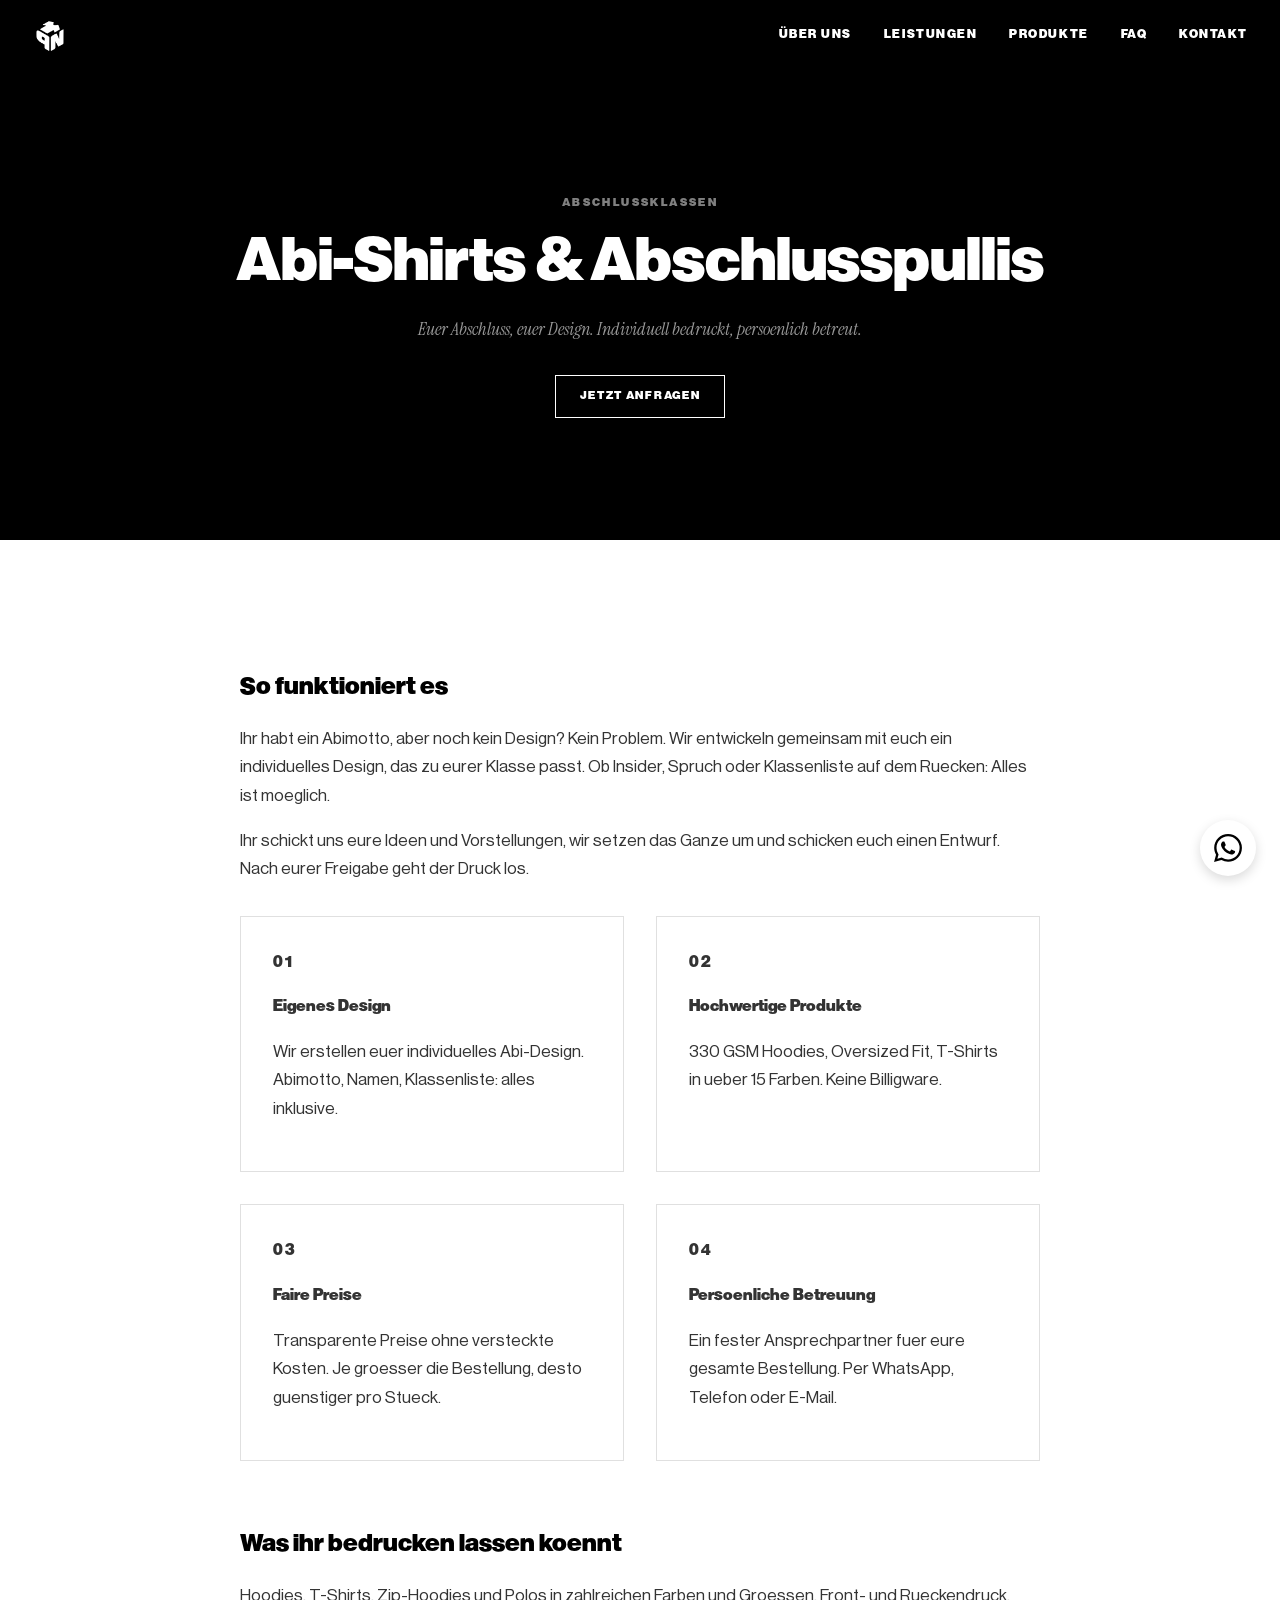
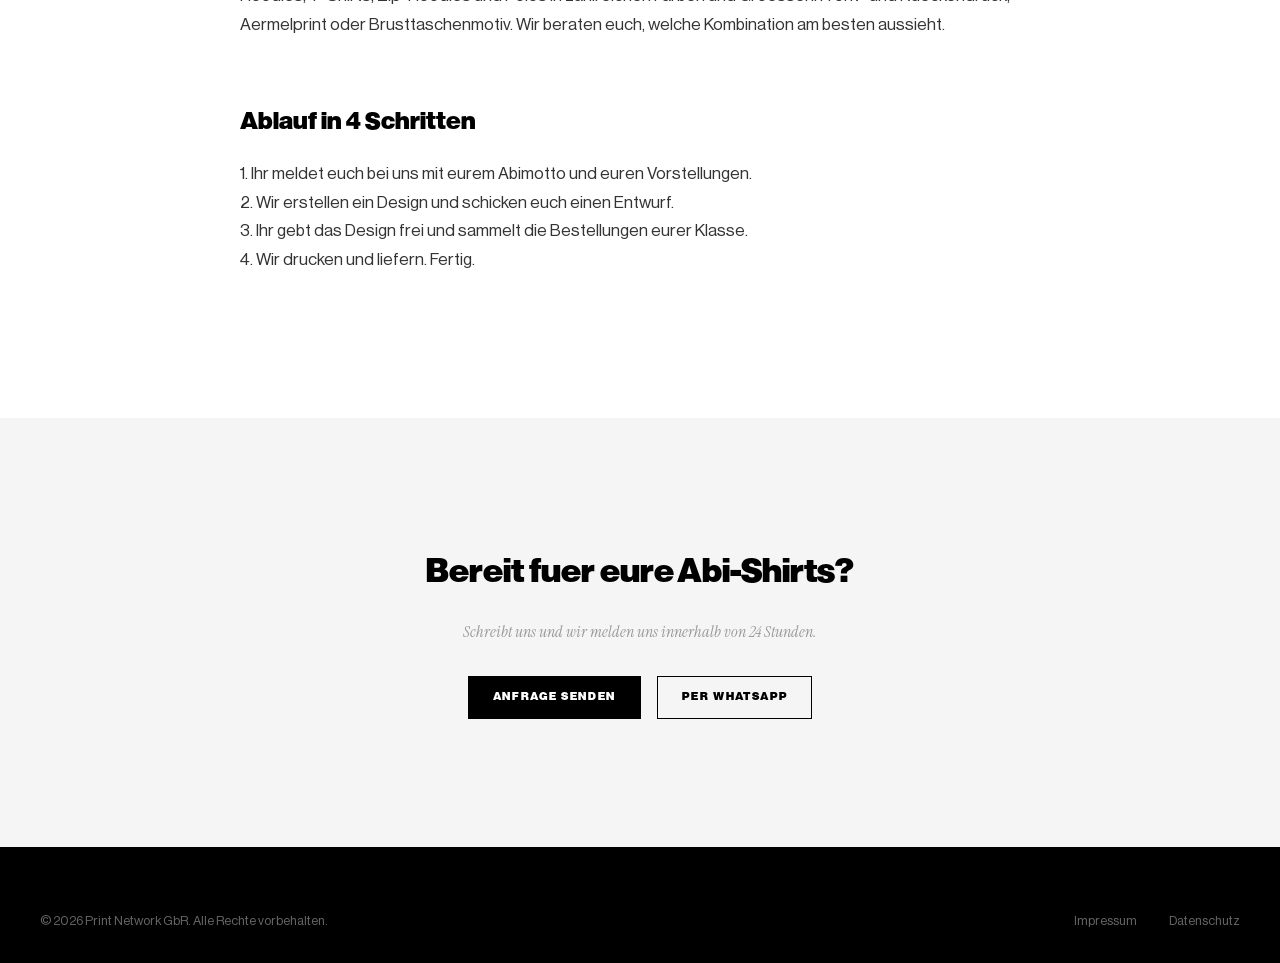
==== abschlussklassen.html @ 3f2cce5c "Landing Pages: Abschlussklassen, Unternehmen, Vereine - Drei eigene Unterseiten mit individuellem SE" ====
<!DOCTYPE html>
<html lang="de">
<head>
    <meta charset="UTF-8">
    <meta name="viewport" content="width=device-width, initial-scale=1.0">
    <title>Abi-Shirts & Abschlusspullis bedrucken | Print Network Wittlich</title>
    <meta name="description" content="Abi-Shirts, Abschlusspullis & Hoodies individuell bedruckt. Eigenes Design, faire Preise, persoenliche Betreuung. Jetzt kostenlos anfragen!">
    <meta name="keywords" content="Abi-Shirts bedrucken, Abschlusspullis, Abi Hoodies, Abschluss-Shirts Wittlich, Abi Merch, Abschlussklasse Textildruck, Abimotto Shirts, Abi Pullis drucken lassen">
    <meta name="robots" content="index, follow">
    <meta property="og:title" content="Abi-Shirts & Abschlusspullis | Print Network">
    <meta property="og:description" content="Individuelle Abi-Shirts, Hoodies und Merch fuer eure Abschlussklasse. Eigenes Design inklusive.">
    <meta property="og:type" content="website">
    <meta property="og:url" content="https://printnetwork.eu/abschlussklassen.html">
    <meta property="og:image" content="https://printnetwork.eu/assets/og-image.png">
    <meta http-equiv="Content-Security-Policy" content="upgrade-insecure-requests">
    <link rel="canonical" href="https://printnetwork.eu/abschlussklassen.html">
    <link rel="icon" type="image/png" sizes="32x32" href="assets/favicon-32x32.png">
    <link rel="stylesheet" href="css/style.css">
    <style>
        .landing-hero {
            min-height: 60vh;
            display: flex;
            align-items: center;
            justify-content: center;
            text-align: center;
            padding: calc(var(--header-height) + var(--space-lg)) var(--space-md) var(--space-lg);
            background: var(--black);
            color: var(--white);
        }
        .landing-hero__label {
            font-family: var(--font-heading);
            font-size: 0.75rem;
            letter-spacing: 0.2em;
            text-transform: uppercase;
            color: rgba(255, 255, 255, 0.5);
            margin-bottom: var(--space-sm);
        }
        .landing-hero__title {
            font-family: var(--font-heading);
            font-size: clamp(2.2rem, 5vw, 4rem);
            font-weight: 700;
            line-height: 1.1;
            margin-bottom: var(--space-sm);
        }
        .landing-hero__sub {
            font-family: var(--font-accent);
            font-style: italic;
            font-size: 1.1rem;
            color: rgba(255, 255, 255, 0.6);
            max-width: 520px;
            margin: 0 auto var(--space-md);
        }
        .landing-content {
            padding: var(--space-xl) var(--space-md);
        }
        .landing-content__container {
            max-width: 800px;
            margin: 0 auto;
        }
        .landing-content h2 {
            font-family: var(--font-heading);
            font-size: 1.6rem;
            font-weight: 700;
            margin-bottom: var(--space-sm);
            margin-top: var(--space-lg);
        }
        .landing-content h2:first-child {
            margin-top: 0;
        }
        .landing-content p {
            font-size: 1.05rem;
            line-height: 1.7;
            color: #333;
            margin-bottom: var(--space-sm);
        }
        .landing-features {
            display: grid;
            grid-template-columns: repeat(2, 1fr);
            gap: var(--space-md);
            margin: var(--space-md) 0;
        }
        .landing-feature {
            border: 1px solid var(--gray-border);
            padding: var(--space-md);
        }
        .landing-feature__number {
            font-family: var(--font-heading);
            font-size: 0.7rem;
            letter-spacing: 0.1em;
            color: var(--gray-mid);
            margin-bottom: var(--space-xs);
        }
        .landing-feature__title {
            font-family: var(--font-heading);
            font-size: 1rem;
            font-weight: 700;
            margin-bottom: var(--space-xs);
        }
        .landing-feature__text {
            font-size: 0.9rem;
            line-height: 1.6;
            color: #555;
        }
        .landing-cta {
            background: var(--gray-light);
            padding: var(--space-xl) var(--space-md);
            text-align: center;
        }
        .landing-cta__headline {
            font-family: var(--font-heading);
            font-size: clamp(1.5rem, 3vw, 2.2rem);
            font-weight: 700;
            margin-bottom: var(--space-sm);
        }
        .landing-cta__text {
            font-family: var(--font-accent);
            font-style: italic;
            color: var(--gray-mid);
            margin-bottom: var(--space-md);
        }
        .landing-cta__buttons {
            display: flex;
            gap: var(--space-sm);
            justify-content: center;
            flex-wrap: wrap;
        }
        @media (max-width: 768px) {
            .landing-features {
                grid-template-columns: 1fr;
            }
        }
    </style>
</head>
<body>

    <header class="header header--scrolled" id="header">
        <a href="index.html" class="header__logo">
            <img src="assets/logo.png" alt="Print Network Logo" class="header__logo-img">
        </a>
        <nav class="header__nav" id="nav">
            <a href="index.html#about" class="header__link">Über uns</a>
            <a href="index.html#services" class="header__link">Leistungen</a>
            <a href="index.html#products" class="header__link">Produkte</a>
            <a href="index.html#faq" class="header__link">FAQ</a>
            <a href="index.html#contact" class="header__link">Kontakt</a>
        </nav>
        <button class="header__burger" id="burger" aria-label="Menü öffnen">
            <span></span>
            <span></span>
        </button>
    </header>

    <main>
        <section class="landing-hero">
            <div>
                <p class="landing-hero__label">Abschlussklassen</p>
                <h1 class="landing-hero__title">Abi-Shirts & Abschlusspullis</h1>
                <p class="landing-hero__sub">Euer Abschluss, euer Design. Individuell bedruckt, persoenlich betreut.</p>
                <a href="index.html#contact" class="btn btn--outline" style="border-color: var(--white); color: var(--white);">Jetzt anfragen</a>
            </div>
        </section>

        <section class="landing-content">
            <div class="landing-content__container">
                <h2>So funktioniert es</h2>
                <p>
                    Ihr habt ein Abimotto, aber noch kein Design? Kein Problem. Wir entwickeln gemeinsam mit euch ein individuelles Design, das zu eurer Klasse passt. Ob Insider, Spruch oder Klassenliste auf dem Ruecken: Alles ist moeglich.
                </p>
                <p>
                    Ihr schickt uns eure Ideen und Vorstellungen, wir setzen das Ganze um und schicken euch einen Entwurf. Nach eurer Freigabe geht der Druck los.
                </p>

                <div class="landing-features">
                    <div class="landing-feature">
                        <p class="landing-feature__number">01</p>
                        <p class="landing-feature__title">Eigenes Design</p>
                        <p class="landing-feature__text">Wir erstellen euer individuelles Abi-Design. Abimotto, Namen, Klassenliste: alles inklusive.</p>
                    </div>
                    <div class="landing-feature">
                        <p class="landing-feature__number">02</p>
                        <p class="landing-feature__title">Hochwertige Produkte</p>
                        <p class="landing-feature__text">330 GSM Hoodies, Oversized Fit, T-Shirts in ueber 15 Farben. Keine Billigware.</p>
                    </div>
                    <div class="landing-feature">
                        <p class="landing-feature__number">03</p>
                        <p class="landing-feature__title">Faire Preise</p>
                        <p class="landing-feature__text">Transparente Preise ohne versteckte Kosten. Je groesser die Bestellung, desto guenstiger pro Stueck.</p>
                    </div>
                    <div class="landing-feature">
                        <p class="landing-feature__number">04</p>
                        <p class="landing-feature__title">Persoenliche Betreuung</p>
                        <p class="landing-feature__text">Ein fester Ansprechpartner fuer eure gesamte Bestellung. Per WhatsApp, Telefon oder E-Mail.</p>
                    </div>
                </div>

                <h2>Was ihr bedrucken lassen koennt</h2>
                <p>
                    Hoodies, T-Shirts, Zip-Hoodies und Polos in zahlreichen Farben und Groessen. Front- und Rueckendruck, Aermelprint oder Brusttaschenmotiv. Wir beraten euch, welche Kombination am besten aussieht.
                </p>

                <h2>Ablauf in 4 Schritten</h2>
                <p>
                    1. Ihr meldet euch bei uns mit eurem Abimotto und euren Vorstellungen.<br>
                    2. Wir erstellen ein Design und schicken euch einen Entwurf.<br>
                    3. Ihr gebt das Design frei und sammelt die Bestellungen eurer Klasse.<br>
                    4. Wir drucken und liefern. Fertig.
                </p>
            </div>
        </section>

        <section class="landing-cta">
            <h2 class="landing-cta__headline">Bereit fuer eure Abi-Shirts?</h2>
            <p class="landing-cta__text">Schreibt uns und wir melden uns innerhalb von 24 Stunden.</p>
            <div class="landing-cta__buttons">
                <a href="index.html#contact" class="btn btn--filled">Anfrage senden</a>
                <a href="https://wa.me/4915227510383?text=Hallo%2C%20wir%20brauchen%20Abi-Shirts%20f%C3%BCr%20unsere%20Klasse." class="btn btn--outline" target="_blank" rel="noopener">Per WhatsApp</a>
            </div>
        </section>
    </main>

    <footer class="footer">
        <div class="footer__container">
            <div class="footer__bottom" style="padding-top: 0; border: none;">
                <p>&copy; 2026 Print Network GbR. Alle Rechte vorbehalten.</p>
                <div class="footer__legal">
                    <a href="impressum.html">Impressum</a>
                    <a href="datenschutz.html">Datenschutz</a>
                </div>
            </div>
        </div>
    </footer>

    <a href="https://wa.me/4915227510383?text=Hallo%2C%20ich%20interessiere%20mich%20f%C3%BCr%20Textildruck." class="whatsapp-float" target="_blank" rel="noopener" aria-label="WhatsApp Chat starten">
        <svg viewBox="0 0 24 24" width="28" height="28" fill="#000000">
            <path d="M17.472 14.382c-.297-.149-1.758-.867-2.03-.967-.273-.099-.471-.148-.67.15-.197.297-.767.966-.94 1.164-.173.199-.347.223-.644.075-.297-.15-1.255-.463-2.39-1.475-.883-.788-1.48-1.761-1.653-2.059-.173-.297-.018-.458.13-.606.134-.133.298-.347.446-.52.149-.174.198-.298.298-.497.099-.198.05-.371-.025-.52-.075-.149-.669-1.612-.916-2.207-.242-.579-.487-.5-.669-.51-.173-.008-.371-.01-.57-.01-.198 0-.52.074-.792.372-.272.297-1.04 1.016-1.04 2.479 0 1.462 1.065 2.875 1.213 3.074.149.198 2.096 3.2 5.077 4.487.709.306 1.262.489 1.694.625.712.227 1.36.195 1.871.118.571-.085 1.758-.719 2.006-1.413.248-.694.248-1.289.173-1.413-.074-.124-.272-.198-.57-.347m-5.421 7.403h-.004a9.87 9.87 0 01-5.031-1.378l-.361-.214-3.741.982.998-3.648-.235-.374a9.86 9.86 0 01-1.51-5.26c.001-5.45 4.436-9.884 9.888-9.884 2.64 0 5.122 1.03 6.988 2.898a9.825 9.825 0 012.893 6.994c-.003 5.45-4.437 9.884-9.885 9.884m8.413-18.297A11.815 11.815 0 0012.05 0C5.495 0 .16 5.335.157 11.892c0 2.096.547 4.142 1.588 5.945L.057 24l6.305-1.654a11.882 11.882 0 005.683 1.448h.005c6.554 0 11.89-5.335 11.893-11.893a11.821 11.821 0 00-3.48-8.413z"/>
        </svg>
    </a>

    <script src="js/main.js"></script>
</body>
</html>
---- css/style.css ----
/* ========================================
   PRINT NETWORK — BOLD MINIMAL
   ======================================== */

/* --- FONTS --- */
@font-face {
    font-family: 'Europa Grotesk';
    src: url('../fonts/europa-grotesk-sh-bold.otf') format('opentype');
    font-weight: 700;
    font-display: swap;
}

@font-face {
    font-family: 'Neue Haas Grotesk';
    src: url('../fonts/NeueHaasDisplayRoman.ttf') format('truetype');
    font-weight: 400;
    font-display: swap;
}

@font-face {
    font-family: 'Instrument Serif';
    src: url('../fonts/InstrumentSerif-Italic.ttf') format('truetype');
    font-weight: 400;
    font-style: italic;
    font-display: swap;
}

/* --- VARIABLES --- */
:root {
    --black: #000000;
    --white: #FFFFFF;
    --gray-light: #f5f5f5;
    --gray-mid: #999999;
    --gray-border: #e0e0e0;

    --font-heading: 'Europa Grotesk', 'Helvetica Neue', Helvetica, Arial, sans-serif;
    --font-body: 'Neue Haas Grotesk', 'Helvetica Neue', Helvetica, Arial, sans-serif;
    --font-accent: 'Instrument Serif', Georgia, 'Times New Roman', serif;

    --space-xs: 0.5rem;
    --space-sm: 1rem;
    --space-md: 2rem;
    --space-lg: 4rem;
    --space-xl: 8rem;
    --space-2xl: 12rem;

    --header-height: 72px;
    --max-width: 1200px;
}

/* --- RESET --- */
*, *::before, *::after {
    margin: 0;
    padding: 0;
    box-sizing: border-box;
}

html {
    scroll-behavior: smooth;
    scroll-padding-top: var(--header-height);
    font-size: 16px;
    -webkit-font-smoothing: antialiased;
    -moz-osx-font-smoothing: grayscale;
}

body {
    font-family: var(--font-body);
    color: var(--black);
    background: var(--white);
    line-height: 1.6;
    overflow-x: hidden;
}

a {
    color: inherit;
    text-decoration: none;
}

img {
    max-width: 100%;
    height: auto;
    display: block;
}

button, input, select, textarea {
    font-family: inherit;
    font-size: inherit;
    color: inherit;
    border: none;
    background: none;
    outline: none;
}

/* --- HEADER --- */
.header {
    position: fixed;
    top: 0;
    left: 0;
    width: 100%;
    height: var(--header-height);
    display: flex;
    align-items: center;
    justify-content: space-between;
    padding: 0 var(--space-md);
    z-index: 100;
    background: transparent;
    border-bottom: 1px solid transparent;
    transition: background 0.3s ease, border-color 0.3s ease;
}

.header--scrolled {
    background: rgba(255, 255, 255, 0.95);
    backdrop-filter: blur(20px);
    -webkit-backdrop-filter: blur(20px);
    border-bottom-color: var(--gray-border);
}

.header:not(.header--scrolled) .header__logo-img {
    filter: invert(1);
}

.header:not(.header--scrolled) .header__link {
    color: var(--white);
}

.header:not(.header--scrolled) .header__link::after {
    background: var(--white);
}

.header:not(.header--scrolled) .header__burger span {
    background: var(--white);
}

.header__logo {
    display: flex;
    align-items: center;
}

.header__logo-img {
    height: 36px;
    width: auto;
}

.header__nav {
    display: flex;
    gap: var(--space-md);
    align-items: center;
}

.header__link {
    font-family: var(--font-heading);
    font-size: 0.8rem;
    letter-spacing: 0.12em;
    text-transform: uppercase;
    position: relative;
    padding: 0.25em 0;
}

.header__link::after {
    content: '';
    position: absolute;
    bottom: 0;
    left: 0;
    width: 0;
    height: 1px;
    background: var(--black);
    transition: width 0.3s ease;
}

.header__link:hover::after {
    width: 100%;
}

.header__burger {
    display: none;
    flex-direction: column;
    gap: 6px;
    cursor: pointer;
    padding: 8px;
    z-index: 101;
}

.header__burger span {
    display: block;
    width: 24px;
    height: 1.5px;
    background: var(--black);
    transition: transform 0.3s ease, opacity 0.3s ease;
}

.header__burger.active span:first-child {
    transform: translateY(3.75px) rotate(45deg);
}

.header__burger.active span:last-child {
    transform: translateY(-3.75px) rotate(-45deg);
}

/* --- HERO --- */
.hero {
    min-height: 100vh;
    display: flex;
    flex-direction: column;
    align-items: center;
    justify-content: center;
    text-align: center;
    padding: var(--header-height) var(--space-md) var(--space-lg);
    position: relative;
    background: var(--black);
    color: var(--white);
}

.hero__content {
    display: flex;
    flex-direction: column;
    align-items: center;
    gap: var(--space-md);
}

.hero__logo-wrap {
    width: 360px;
    height: 360px;
    perspective: 800px;
    animation: logoFadeIn 1s cubic-bezier(0.16, 1, 0.3, 1) forwards;
    opacity: 0;
}

.hero__logo {
    filter: invert(1);
}

.hero__logo {
    width: 100%;
    height: 100%;
    object-fit: contain;
    animation: cubeRotate 1.6s cubic-bezier(0.22, 1, 0.36, 1) 0.2s forwards;
    transform: rotateY(-90deg) rotateX(15deg) scale(0.7);
}

.hero__logo-wrap:hover .hero__logo {
    animation: cubeHover 2.5s ease-in-out infinite;
}

.hero__title {
    font-family: var(--font-heading);
    font-size: clamp(2.5rem, 6vw, 5rem);
    font-weight: 700;
    letter-spacing: 0.08em;
    text-transform: uppercase;
    line-height: 1;
    animation: fadeUp 0.8s cubic-bezier(0.16, 1, 0.3, 1) 0.3s forwards;
    opacity: 0;
}

.hero__slogan {
    font-family: var(--font-accent);
    font-style: italic;
    font-size: clamp(1.1rem, 2.5vw, 1.5rem);
    color: rgba(255, 255, 255, 0.6);
    animation: fadeUp 0.8s cubic-bezier(0.16, 1, 0.3, 1) 0.5s forwards;
    opacity: 0;
}

.hero__buttons {
    display: flex;
    gap: var(--space-sm);
    margin-top: var(--space-sm);
    animation: fadeUp 0.8s cubic-bezier(0.16, 1, 0.3, 1) 0.7s forwards;
    opacity: 0;
}

.hero__scroll-hint {
    position: absolute;
    bottom: var(--space-md);
    left: 50%;
    transform: translateX(-50%);
    animation: fadeUp 0.8s cubic-bezier(0.16, 1, 0.3, 1) 1s forwards;
    opacity: 0;
}

.hero__scroll-line {
    display: block;
    width: 1px;
    height: 48px;
    background: var(--white);
    animation: scrollPulse 2s ease-in-out infinite;
}

/* --- BUTTONS --- */
.btn {
    font-family: var(--font-heading);
    font-size: 0.75rem;
    letter-spacing: 0.14em;
    text-transform: uppercase;
    padding: 0.9em 2em;
    cursor: pointer;
    transition: all 0.3s ease;
    display: inline-block;
}

.btn--outline {
    border: 1px solid var(--black);
    background: transparent;
    color: var(--black);
}

.btn--outline:hover {
    background: var(--black);
    color: var(--white);
}

.hero .btn--outline {
    border-color: var(--white);
    color: var(--white);
}

.hero .btn--outline:hover {
    background: var(--white);
    color: var(--black);
}

.hero .btn--filled {
    background: transparent;
    color: var(--white);
    border-color: var(--white);
}

.hero .btn--filled:hover {
    background: var(--white);
    color: var(--black);
}

.btn--filled {
    background: var(--black);
    color: var(--white);
    border: 1px solid var(--black);
}

.btn--filled:hover {
    background: transparent;
    color: var(--black);
}

.btn--large {
    padding: 1.1em 3em;
    font-size: 0.85rem;
    width: 100%;
    text-align: center;
}

/* --- ABOUT --- */
.about {
    padding: var(--space-xl) var(--space-md);
}

.about__container {
    max-width: var(--max-width);
    margin: 0 auto;
    display: grid;
    grid-template-columns: 1fr 1fr;
    gap: var(--space-lg);
    align-items: center;
}

.about__image-wrap {
    position: relative;
    aspect-ratio: 3/4;
    overflow: hidden;
}

.about__image-placeholder {
    width: 100%;
    height: 100%;
    background: var(--gray-light);
    display: flex;
    align-items: center;
    justify-content: center;
    font-family: var(--font-accent);
    font-style: italic;
    color: var(--gray-mid);
    font-size: 1.1rem;
    border: 1px solid var(--gray-border);
}

.about__image {
    width: 100%;
    height: 100%;
    object-fit: cover;
    object-position: center top;
}

.about__label {
    font-family: var(--font-heading);
    font-size: 0.75rem;
    letter-spacing: 0.2em;
    text-transform: uppercase;
    color: var(--gray-mid);
    margin-bottom: var(--space-sm);
}

.about__headline {
    font-family: var(--font-heading);
    font-size: clamp(2rem, 4vw, 3.2rem);
    font-weight: 700;
    line-height: 1.1;
    margin-bottom: var(--space-md);
}

.about__body {
    font-size: 1.05rem;
    line-height: 1.7;
    color: #333;
    margin-bottom: var(--space-sm);
}

.about__values-heading {
    font-family: var(--font-heading);
    font-size: 1.1rem;
    font-weight: 700;
    letter-spacing: 0.04em;
    margin-top: var(--space-md);
    padding-top: var(--space-md);
    border-top: 1px solid var(--gray-border);
    margin-bottom: var(--space-sm);
}

.about__values {
    display: flex;
    flex-direction: column;
    gap: var(--space-sm);
}

.about__value {
    display: flex;
    align-items: baseline;
    gap: var(--space-sm);
}

.about__value-number {
    font-family: var(--font-heading);
    font-size: 0.7rem;
    letter-spacing: 0.1em;
    color: var(--gray-mid);
    min-width: 2rem;
}

.about__value-text {
    font-family: var(--font-heading);
    font-size: 0.95rem;
    letter-spacing: 0.04em;
}

/* --- DIVIDER --- */
.divider {
    display: flex;
    align-items: center;
    gap: var(--space-md);
    padding: 0 var(--space-md);
    max-width: var(--max-width);
    margin: 0 auto;
}

.divider__line {
    flex: 1;
    height: 1px;
    background: var(--gray-border);
}

.divider__text {
    font-family: var(--font-accent);
    font-style: italic;
    font-size: 1rem;
    color: var(--gray-mid);
    white-space: nowrap;
}

/* --- SERVICES --- */
.services {
    padding: var(--space-xl) var(--space-md);
}

.services__container {
    max-width: var(--max-width);
    margin: 0 auto;
}

.services__label {
    font-family: var(--font-heading);
    font-size: 0.75rem;
    letter-spacing: 0.2em;
    text-transform: uppercase;
    color: var(--gray-mid);
    margin-bottom: var(--space-sm);
    text-align: center;
}

.services__headline {
    font-family: var(--font-heading);
    font-size: clamp(2rem, 4vw, 3.2rem);
    font-weight: 700;
    line-height: 1.1;
    text-align: center;
    margin-bottom: var(--space-lg);
}

.services__grid {
    display: grid;
    grid-template-columns: repeat(3, 1fr);
    gap: var(--space-md);
}

/* --- CARDS --- */
.card {
    border: 1px solid var(--gray-border);
    padding: var(--space-lg) var(--space-md);
    display: flex;
    flex-direction: column;
    transition: all 0.4s ease;
    position: relative;
}

.card::before {
    content: '';
    position: absolute;
    top: 0;
    left: 0;
    width: 100%;
    height: 0;
    background: var(--black);
    transition: height 0.4s ease;
    z-index: 0;
}

.card:hover::before {
    height: 100%;
}

.card:hover {
    border-color: var(--black);
}

.card > * {
    position: relative;
    z-index: 1;
    transition: color 0.4s ease;
}

.card:hover > * {
    color: var(--white);
}

.card__title {
    font-family: var(--font-heading);
    font-size: 1.3rem;
    font-weight: 700;
    letter-spacing: 0.03em;
    margin-bottom: var(--space-sm);
}

.card__description {
    font-size: 0.95rem;
    line-height: 1.7;
    color: #555;
    flex: 1;
    margin-bottom: var(--space-md);
    transition: color 0.4s ease;
}

.card:hover .card__description {
    color: rgba(255, 255, 255, 0.8);
}

.card__cta {
    font-family: var(--font-heading);
    font-size: 0.75rem;
    letter-spacing: 0.12em;
    text-transform: uppercase;
    display: inline-flex;
    align-items: center;
    gap: 0.5em;
    padding-top: var(--space-sm);
    border-top: 1px solid var(--gray-border);
    transition: border-color 0.4s ease, color 0.4s ease;
}

.card:hover .card__cta {
    border-top-color: rgba(255, 255, 255, 0.3);
}

/* --- PRODUCTS --- */
.products {
    padding: var(--space-xl) var(--space-md);
    background: var(--black);
    color: var(--white);
}

.products__container {
    max-width: var(--max-width);
    margin: 0 auto;
}

.products__label {
    font-family: var(--font-heading);
    font-size: 0.75rem;
    letter-spacing: 0.2em;
    text-transform: uppercase;
    color: rgba(255, 255, 255, 0.5);
    margin-bottom: var(--space-sm);
    text-align: center;
}

.products__headline {
    font-family: var(--font-heading);
    font-size: clamp(2rem, 4vw, 3.2rem);
    font-weight: 700;
    line-height: 1.1;
    text-align: center;
    margin-bottom: var(--space-sm);
}

.products__subline {
    font-family: var(--font-accent);
    font-style: italic;
    font-size: 1.05rem;
    color: rgba(255, 255, 255, 0.5);
    text-align: center;
    margin-bottom: var(--space-lg);
}

.products__grid {
    display: grid;
    grid-template-columns: repeat(2, 1fr);
    gap: var(--space-md);
}

.product-card {
    border: 1px solid rgba(255, 255, 255, 0.15);
    padding: var(--space-md);
    display: flex;
    flex-direction: column;
    transition: all 0.4s ease;
    position: relative;
}

.product-card::before {
    content: '';
    position: absolute;
    top: 0;
    left: 0;
    width: 100%;
    height: 0;
    background: var(--white);
    transition: height 0.4s ease;
    z-index: 0;
}

.product-card:hover::before {
    height: 100%;
}

.product-card:hover {
    border-color: var(--white);
}

.product-card > * {
    position: relative;
    z-index: 1;
}

.product-card__image-wrap {
    aspect-ratio: 1/1;
    overflow: hidden;
    margin-bottom: var(--space-md);
    display: flex;
    align-items: center;
    justify-content: center;
    background: rgba(255, 255, 255, 0.05);
}

.product-card__image {
    width: 100%;
    height: 100%;
    object-fit: contain;
    transition: opacity 0.3s ease;
}

.product-card:hover .product-card__image-wrap {
    background: rgba(0, 0, 0, 0.03);
}

.product-card__title {
    font-family: var(--font-heading);
    font-size: 1.3rem;
    font-weight: 700;
    letter-spacing: 0.03em;
    margin-bottom: var(--space-md);
    transition: color 0.4s ease;
}

.product-card:hover .product-card__title {
    color: var(--black);
}

.product-card__specs {
    list-style: none;
    padding: 0;
    margin: 0 0 var(--space-md) 0;
    display: flex;
    flex-direction: column;
    gap: 0.6em;
}

.product-card__specs li {
    display: flex;
    justify-content: space-between;
    font-size: 0.9rem;
    padding-bottom: 0.6em;
    border-bottom: 1px solid rgba(255, 255, 255, 0.1);
}

.product-card__specs li span:first-child {
    color: rgba(255, 255, 255, 0.5);
    font-family: var(--font-heading);
    font-size: 0.75rem;
    letter-spacing: 0.08em;
    text-transform: uppercase;
    transition: color 0.4s ease;
}

.product-card__specs li {
    transition: color 0.4s ease, border-color 0.4s ease;
}

.product-card:hover .product-card__specs li {
    color: var(--black);
    border-bottom-color: rgba(0, 0, 0, 0.15);
}

.product-card:hover .product-card__specs li span:first-child {
    color: rgba(0, 0, 0, 0.5);
}

.product-card__colors {
    display: flex;
    flex-wrap: wrap;
    gap: 6px;
    margin-bottom: var(--space-md);
    flex: 1;
    align-content: flex-start;
}

.color-dot {
    width: 20px;
    height: 20px;
    border-radius: 50%;
    display: inline-block;
    cursor: default;
    transition: transform 0.2s ease, box-shadow 0.2s ease;
}

.color-dot[data-image] {
    cursor: pointer;
}

.color-dot--active {
    transform: scale(1.25);
    box-shadow: 0 0 0 2px var(--white);
}

.product-card:hover .color-dot--active {
    box-shadow: 0 0 0 2px var(--black);
}

.product-card__cta {
    font-family: var(--font-heading);
    font-size: 0.75rem;
    letter-spacing: 0.12em;
    text-transform: uppercase;
    display: inline-flex;
    align-items: center;
    gap: 0.5em;
    padding-top: var(--space-sm);
    border-top: 1px solid rgba(255, 255, 255, 0.15);
    color: var(--white);
    transition: color 0.3s ease;
}

.product-card__cta {
    transition: color 0.4s ease, border-color 0.4s ease;
}

.product-card:hover .product-card__cta {
    color: var(--black);
    border-top-color: rgba(0, 0, 0, 0.15);
}

.products__note {
    text-align: center;
    margin-top: var(--space-lg);
    font-family: var(--font-body);
    font-size: 1rem;
    color: var(--white);
}

/* --- CONTACT --- */
.contact {
    padding: var(--space-xl) var(--space-md);
    background: var(--gray-light);
}

.contact__container {
    max-width: 720px;
    margin: 0 auto;
}

.contact__header {
    text-align: center;
    margin-bottom: var(--space-lg);
}

.contact__label {
    font-family: var(--font-heading);
    font-size: 0.75rem;
    letter-spacing: 0.2em;
    text-transform: uppercase;
    color: var(--gray-mid);
    margin-bottom: var(--space-sm);
}

.contact__headline {
    font-family: var(--font-heading);
    font-size: clamp(2rem, 4vw, 3.2rem);
    font-weight: 700;
    line-height: 1.1;
    margin-bottom: var(--space-sm);
}

.contact__subline {
    font-family: var(--font-accent);
    font-style: italic;
    font-size: 1.05rem;
    color: var(--gray-mid);
}

/* --- FORM --- */
.form {
    display: flex;
    flex-direction: column;
    gap: var(--space-md);
}

.form__row--two {
    display: grid;
    grid-template-columns: 1fr 1fr;
    gap: var(--space-md);
}

.form__label {
    font-family: var(--font-heading);
    font-size: 0.7rem;
    letter-spacing: 0.14em;
    text-transform: uppercase;
    display: block;
    margin-bottom: var(--space-xs);
    color: var(--gray-mid);
}

.form__input {
    width: 100%;
    padding: 0.9em 0;
    border-bottom: 1px solid var(--gray-border);
    background: transparent;
    font-size: 1rem;
    transition: border-color 0.3s ease;
}

.form__input:focus {
    border-bottom-color: var(--black);
}

.form__input::placeholder {
    color: #bbb;
}

.form__select {
    cursor: pointer;
    appearance: none;
    -webkit-appearance: none;
    background-image: url("data:image/svg+xml,%3Csvg xmlns='http://www.w3.org/2000/svg' width='12' height='12' viewBox='0 0 12 12'%3E%3Cpath d='M2 4l4 4 4-4' fill='none' stroke='%23999' stroke-width='1.5'/%3E%3C/svg%3E");
    background-repeat: no-repeat;
    background-position: right 0 center;
    padding-right: 1.5em;
}

.form__textarea {
    resize: vertical;
    min-height: 120px;
    line-height: 1.6;
}

.form__radios {
    display: flex;
    flex-wrap: wrap;
    gap: var(--space-sm) var(--space-md);
    margin-top: var(--space-xs);
}

.form__radio {
    display: flex;
    align-items: center;
    gap: 0.5em;
    cursor: pointer;
    font-size: 0.95rem;
}

.form__radio input {
    display: none;
}

.form__radio-custom {
    width: 18px;
    height: 18px;
    border: 1.5px solid var(--gray-mid);
    border-radius: 50%;
    position: relative;
    transition: border-color 0.3s ease;
    flex-shrink: 0;
}

.form__radio input:checked + .form__radio-custom {
    border-color: var(--black);
}

.form__radio input:checked + .form__radio-custom::after {
    content: '';
    position: absolute;
    top: 50%;
    left: 50%;
    width: 8px;
    height: 8px;
    background: var(--black);
    border-radius: 50%;
    transform: translate(-50%, -50%);
}

/* --- FOOTER --- */
.footer {
    background: var(--black);
    color: var(--white);
    padding: var(--space-lg) var(--space-md) var(--space-md);
}

.footer__container {
    max-width: var(--max-width);
    margin: 0 auto;
}

.footer__top {
    display: grid;
    grid-template-columns: 1fr 1fr 1fr;
    gap: var(--space-md);
    padding-bottom: var(--space-lg);
    border-bottom: 1px solid rgba(255, 255, 255, 0.15);
}

.footer__logo {
    height: 48px;
    width: auto;
    filter: invert(1);
    margin-bottom: var(--space-sm);
}

.footer__tagline {
    font-family: var(--font-accent);
    font-style: italic;
    font-size: 0.95rem;
    color: rgba(255, 255, 255, 0.6);
}

.footer__contact-info {
    font-size: 0.9rem;
    line-height: 1.8;
    color: rgba(255, 255, 255, 0.7);
}

.footer__contact-info a {
    transition: color 0.3s ease;
}

.footer__contact-info a:hover {
    color: var(--white);
}

.footer__social {
    display: flex;
    flex-direction: column;
    gap: var(--space-xs);
    text-align: right;
}

.footer__social-link {
    font-family: var(--font-heading);
    font-size: 0.8rem;
    letter-spacing: 0.1em;
    text-transform: uppercase;
    color: rgba(255, 255, 255, 0.6);
    transition: color 0.3s ease;
}

.footer__social-link:hover {
    color: var(--white);
}

.footer__bottom {
    display: flex;
    justify-content: space-between;
    align-items: center;
    padding-top: var(--space-md);
    font-size: 0.8rem;
    color: rgba(255, 255, 255, 0.4);
}

.footer__legal {
    display: flex;
    gap: var(--space-md);
}

.footer__legal a {
    transition: color 0.3s ease;
}

.footer__legal a:hover {
    color: var(--white);
}

/* --- FAQ --- */
.faq {
    padding: var(--space-xl) var(--space-md);
}

.faq__container {
    max-width: 720px;
    margin: 0 auto;
}

.faq__label {
    font-family: var(--font-heading);
    font-size: 0.75rem;
    letter-spacing: 0.2em;
    text-transform: uppercase;
    color: var(--gray-mid);
    margin-bottom: var(--space-sm);
    text-align: center;
}

.faq__headline {
    font-family: var(--font-heading);
    font-size: clamp(2rem, 4vw, 3.2rem);
    font-weight: 700;
    line-height: 1.1;
    text-align: center;
    margin-bottom: var(--space-lg);
}

.faq__list {
    display: flex;
    flex-direction: column;
}

.faq__item {
    border-bottom: 1px solid var(--gray-border);
}

.faq__item:first-child {
    border-top: 1px solid var(--gray-border);
}

.faq__question {
    font-family: var(--font-heading);
    font-size: 1rem;
    font-weight: 700;
    letter-spacing: 0.02em;
    padding: var(--space-md) 0;
    cursor: pointer;
    list-style: none;
    display: flex;
    justify-content: space-between;
    align-items: center;
    gap: var(--space-sm);
}

.faq__question::-webkit-details-marker {
    display: none;
}

.faq__question::after {
    content: '+';
    font-family: var(--font-heading);
    font-size: 1.4rem;
    font-weight: 700;
    flex-shrink: 0;
    transition: transform 0.3s ease;
}

.faq__item[open] .faq__question::after {
    transform: rotate(45deg);
}

.faq__answer {
    padding: 0 0 var(--space-md) 0;
}

.faq__answer p {
    font-size: 0.95rem;
    line-height: 1.7;
    color: #555;
}

/* --- WHATSAPP FLOAT --- */
.whatsapp-float {
    position: fixed;
    bottom: 24px;
    right: 24px;
    width: 56px;
    height: 56px;
    background: var(--white);
    border-radius: 50%;
    display: flex;
    align-items: center;
    justify-content: center;
    z-index: 99;
    box-shadow: 0 4px 12px rgba(0, 0, 0, 0.15);
    transition: transform 0.3s ease, box-shadow 0.3s ease;
}

.whatsapp-float:hover {
    transform: scale(1.1);
    box-shadow: 0 6px 20px rgba(0, 0, 0, 0.2);
}

@media (max-width: 768px) {
    .whatsapp-float {
        bottom: 16px;
        right: 16px;
        width: 50px;
        height: 50px;
    }

    .whatsapp-float svg {
        width: 24px;
        height: 24px;
    }
}

/* --- SCROLL REVEAL --- */
.reveal {
    opacity: 0;
    transform: translateY(40px);
    transition: opacity 0.8s cubic-bezier(0.16, 1, 0.3, 1),
                transform 0.8s cubic-bezier(0.16, 1, 0.3, 1);
}

.reveal.visible {
    opacity: 1;
    transform: translateY(0);
}

/* --- ANIMATIONS --- */
@keyframes logoFadeIn {
    0% { opacity: 0; }
    100% { opacity: 1; }
}

@keyframes cubeRotate {
    0% {
        transform: rotateY(-90deg) rotateX(15deg) scale(0.7);
    }
    60% {
        transform: rotateY(10deg) rotateX(-3deg) scale(1.02);
    }
    80% {
        transform: rotateY(-3deg) rotateX(1deg) scale(0.99);
    }
    100% {
        transform: rotateY(0deg) rotateX(0deg) scale(1);
    }
}

@keyframes cubeHover {
    0%, 100% {
        transform: rotateY(0deg) rotateX(0deg);
    }
    25% {
        transform: rotateY(8deg) rotateX(-4deg);
    }
    50% {
        transform: rotateY(0deg) rotateX(0deg);
    }
    75% {
        transform: rotateY(-8deg) rotateX(4deg);
    }
}

@keyframes fadeUp {
    0% {
        opacity: 0;
        transform: translateY(24px);
    }
    100% {
        opacity: 1;
        transform: translateY(0);
    }
}

@keyframes scrollPulse {
    0%, 100% {
        transform: scaleY(1);
        transform-origin: top;
        opacity: 1;
    }
    50% {
        transform: scaleY(0.4);
        transform-origin: top;
        opacity: 0.4;
    }
}

/* --- MOBILE NAV OVERLAY --- */
@media (max-width: 768px) {
    .header__nav {
        position: fixed;
        top: 0;
        right: 0;
        width: 100%;
        height: 100vh;
        background: var(--white);
        flex-direction: column;
        justify-content: center;
        align-items: center;
        gap: var(--space-lg);
        transform: translateX(100%);
        transition: transform 0.4s cubic-bezier(0.16, 1, 0.3, 1);
    }

    .header__nav.open {
        transform: translateX(0);
    }

    .header__nav .header__link {
        font-size: 1.2rem;
        letter-spacing: 0.15em;
    }

    .header__burger {
        display: flex;
    }
}

/* --- RESPONSIVE --- */
@media (max-width: 1024px) {
    .about__container {
        gap: var(--space-md);
    }

    .services__grid {
        gap: var(--space-sm);
    }

    .footer__top {
        grid-template-columns: 1fr;
        gap: var(--space-md);
    }

    .footer__social {
        text-align: left;
        flex-direction: row;
        gap: var(--space-md);
    }
}

@media (max-width: 768px) {
    :root {
        --space-xl: 5rem;
        --space-lg: 3rem;
    }

    .about__container {
        grid-template-columns: 1fr;
    }

    .about__image-wrap {
        aspect-ratio: 4/3;
    }

    .services__grid {
        grid-template-columns: 1fr;
    }

    .products__grid {
        grid-template-columns: 1fr;
    }

    .hero__buttons {
        flex-direction: column;
        width: 100%;
        max-width: 280px;
    }

    .hero__buttons .btn {
        text-align: center;
    }

    .hero__logo-wrap {
        width: 260px;
        height: 260px;
    }

    .form__row--two {
        grid-template-columns: 1fr;
    }

    .footer__bottom {
        flex-direction: column;
        gap: var(--space-sm);
        text-align: center;
    }
}

@media (max-width: 480px) {
    .form__radios {
        flex-direction: column;
        gap: var(--space-sm);
    }
}
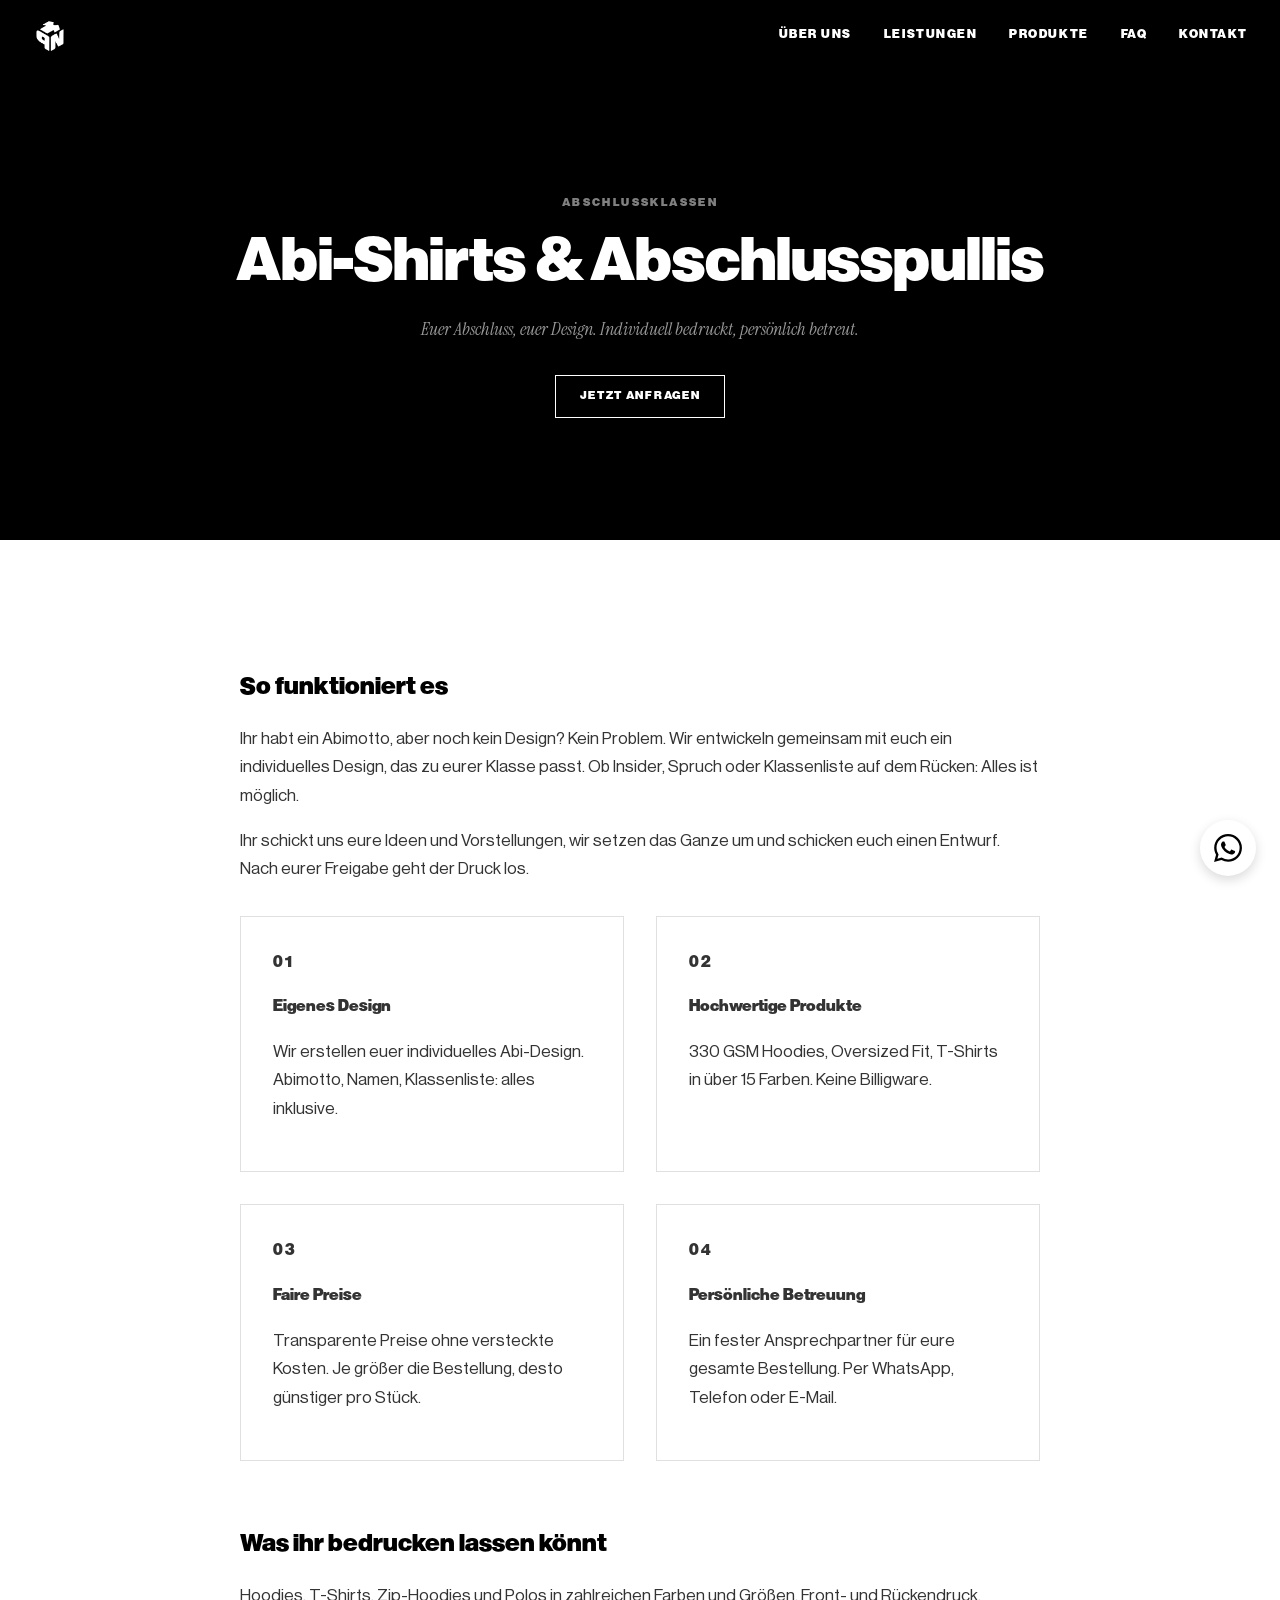
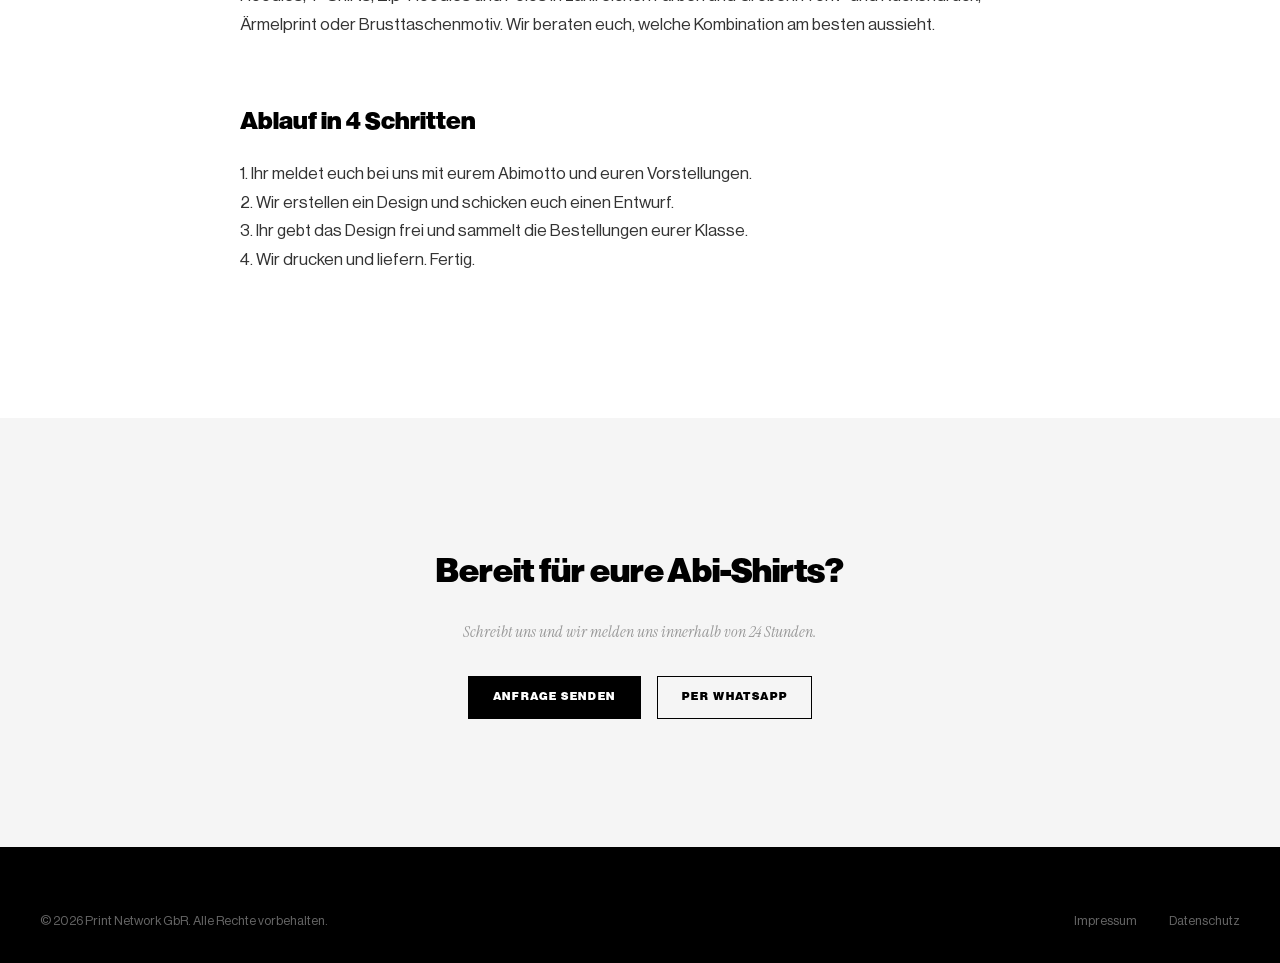
==== commit 700d9b12: "Umlaute korrigiert (oe→ö, ue→ü, ae→ä, ss→ß) Co-Authored-By: Claude Opus 4.6 <noreply@anthropic.com>" ====
--- a/abschlussklassen.html
+++ b/abschlussklassen.html
@@ -4,11 +4,11 @@
     <meta charset="UTF-8">
     <meta name="viewport" content="width=device-width, initial-scale=1.0">
     <title>Abi-Shirts & Abschlusspullis bedrucken | Print Network Wittlich</title>
-    <meta name="description" content="Abi-Shirts, Abschlusspullis & Hoodies individuell bedruckt. Eigenes Design, faire Preise, persoenliche Betreuung. Jetzt kostenlos anfragen!">
+    <meta name="description" content="Abi-Shirts, Abschlusspullis & Hoodies individuell bedruckt. Eigenes Design, faire Preise, persönliche Betreuung. Jetzt kostenlos anfragen!">
     <meta name="keywords" content="Abi-Shirts bedrucken, Abschlusspullis, Abi Hoodies, Abschluss-Shirts Wittlich, Abi Merch, Abschlussklasse Textildruck, Abimotto Shirts, Abi Pullis drucken lassen">
     <meta name="robots" content="index, follow">
     <meta property="og:title" content="Abi-Shirts & Abschlusspullis | Print Network">
-    <meta property="og:description" content="Individuelle Abi-Shirts, Hoodies und Merch fuer eure Abschlussklasse. Eigenes Design inklusive.">
+    <meta property="og:description" content="Individuelle Abi-Shirts, Hoodies und Merch für eure Abschlussklasse. Eigenes Design inklusive.">
     <meta property="og:type" content="website">
     <meta property="og:url" content="https://printnetwork.eu/abschlussklassen.html">
     <meta property="og:image" content="https://printnetwork.eu/assets/og-image.png">
@@ -155,7 +155,7 @@
             <div>
                 <p class="landing-hero__label">Abschlussklassen</p>
                 <h1 class="landing-hero__title">Abi-Shirts & Abschlusspullis</h1>
-                <p class="landing-hero__sub">Euer Abschluss, euer Design. Individuell bedruckt, persoenlich betreut.</p>
+                <p class="landing-hero__sub">Euer Abschluss, euer Design. Individuell bedruckt, persönlich betreut.</p>
                 <a href="index.html#contact" class="btn btn--outline" style="border-color: var(--white); color: var(--white);">Jetzt anfragen</a>
             </div>
         </section>
@@ -164,7 +164,7 @@
             <div class="landing-content__container">
                 <h2>So funktioniert es</h2>
                 <p>
-                    Ihr habt ein Abimotto, aber noch kein Design? Kein Problem. Wir entwickeln gemeinsam mit euch ein individuelles Design, das zu eurer Klasse passt. Ob Insider, Spruch oder Klassenliste auf dem Ruecken: Alles ist moeglich.
+                    Ihr habt ein Abimotto, aber noch kein Design? Kein Problem. Wir entwickeln gemeinsam mit euch ein individuelles Design, das zu eurer Klasse passt. Ob Insider, Spruch oder Klassenliste auf dem Rücken: Alles ist möglich.
                 </p>
                 <p>
                     Ihr schickt uns eure Ideen und Vorstellungen, wir setzen das Ganze um und schicken euch einen Entwurf. Nach eurer Freigabe geht der Druck los.
@@ -179,23 +179,23 @@
                     <div class="landing-feature">
                         <p class="landing-feature__number">02</p>
                         <p class="landing-feature__title">Hochwertige Produkte</p>
-                        <p class="landing-feature__text">330 GSM Hoodies, Oversized Fit, T-Shirts in ueber 15 Farben. Keine Billigware.</p>
+                        <p class="landing-feature__text">330 GSM Hoodies, Oversized Fit, T-Shirts in über 15 Farben. Keine Billigware.</p>
                     </div>
                     <div class="landing-feature">
                         <p class="landing-feature__number">03</p>
                         <p class="landing-feature__title">Faire Preise</p>
-                        <p class="landing-feature__text">Transparente Preise ohne versteckte Kosten. Je groesser die Bestellung, desto guenstiger pro Stueck.</p>
+                        <p class="landing-feature__text">Transparente Preise ohne versteckte Kosten. Je größer die Bestellung, desto günstiger pro Stück.</p>
                     </div>
                     <div class="landing-feature">
                         <p class="landing-feature__number">04</p>
-                        <p class="landing-feature__title">Persoenliche Betreuung</p>
-                        <p class="landing-feature__text">Ein fester Ansprechpartner fuer eure gesamte Bestellung. Per WhatsApp, Telefon oder E-Mail.</p>
+                        <p class="landing-feature__title">Persönliche Betreuung</p>
+                        <p class="landing-feature__text">Ein fester Ansprechpartner für eure gesamte Bestellung. Per WhatsApp, Telefon oder E-Mail.</p>
                     </div>
                 </div>
 
-                <h2>Was ihr bedrucken lassen koennt</h2>
-                <p>
-                    Hoodies, T-Shirts, Zip-Hoodies und Polos in zahlreichen Farben und Groessen. Front- und Rueckendruck, Aermelprint oder Brusttaschenmotiv. Wir beraten euch, welche Kombination am besten aussieht.
+                <h2>Was ihr bedrucken lassen könnt</h2>
+                <p>
+                    Hoodies, T-Shirts, Zip-Hoodies und Polos in zahlreichen Farben und Größen. Front- und Rückendruck, Ärmelprint oder Brusttaschenmotiv. Wir beraten euch, welche Kombination am besten aussieht.
                 </p>
 
                 <h2>Ablauf in 4 Schritten</h2>
@@ -209,7 +209,7 @@
         </section>
 
         <section class="landing-cta">
-            <h2 class="landing-cta__headline">Bereit fuer eure Abi-Shirts?</h2>
+            <h2 class="landing-cta__headline">Bereit für eure Abi-Shirts?</h2>
             <p class="landing-cta__text">Schreibt uns und wir melden uns innerhalb von 24 Stunden.</p>
             <div class="landing-cta__buttons">
                 <a href="index.html#contact" class="btn btn--filled">Anfrage senden</a>
